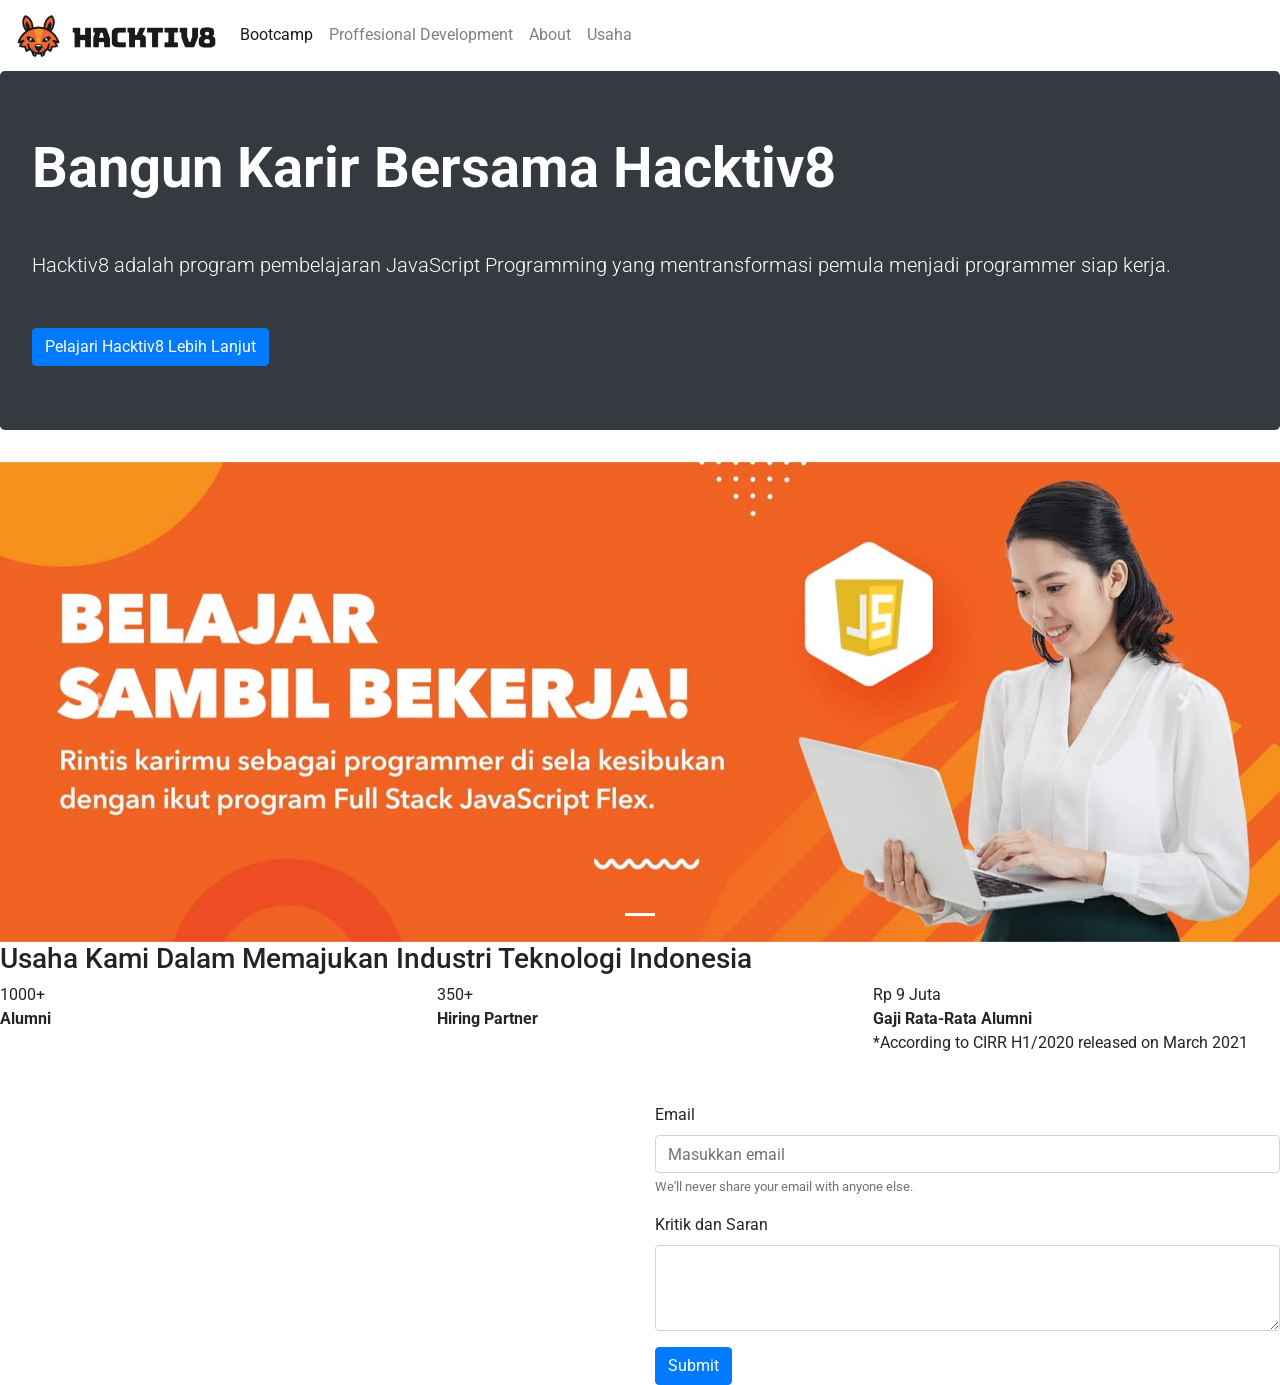
==== about.html @ 7188e39d "Add files via upload" ====
<!DOCTYPE html>
<html lang="en">

<head>
  <title>Hacktiv8 Homepage</title>
  <link rel="icon" href="assets/images/logo-small.jpeg" />
  <link rel="stylesheet" href="https://cdn.jsdelivr.net/npm/bootstrap@4.6.0/dist/css/bootstrap.min.css"
    integrity="sha384-B0vP5xmATw1+K9KRQjQERJvTumQW0nPEzvF6L/Z6nronJ3oUOFUFpCjEUQouq2+l" crossorigin="anonymous">
  <link rel="preconnect" href="https://fonts.gstatic.com">
  <link
    href="https://fonts.googleapis.com/css2?family=Dela+Gothic+One&family=Roboto:ital,wght@0,100;0,300;0,400;0,500;0,700;1,100;1,300;1,400;1,500&display=swap"
    rel="stylesheet">
  <link rel="stylesheet" href="css/custom.css" />
  <link rel="stylesheet" href="css/main.css" />
  <link rel="stylesheet" href="css/contact.css" />
</head>

<body onload="loadPage()">
  <div id="loading">
  </div>
  <div id="page" class="container-fluid px-0">
    <section id="navbar">
      <div class="main-container">
        <nav class="navbar navbar-expand-lg navbar-light bg-white">
          <a class="navbar-brand" href="#">
            <img src="assets/images/logo-large.png" width="200" />
          </a>
          <button class="navbar-toggler" type="button" data-toggle="collapse" data-target="#navbarNavAltMarkup"
            aria-controls="navbarNavAltMarkup" aria-expanded="false" aria-label="Toggle navigation">
            <span class="navbar-toggler-icon"></span>
          </button>
          <div class="collapse navbar-collapse" id="navbarNavAltMarkup">
            <div class="navbar-nav">
              <a class="nav-link active" href="#">Bootcamp</a>
              <a class="nav-link" href="#">Proffesional Development</a>
              <a class="nav-link" href="about.html">About</a>
              <a class="nav-link" href="#usaha">Usaha</a>
            </div>
          </div>
        </nav>
      </div>
    </section>
    <section id="jumbotron">
      <div class="jumbotron bg-dark text-white">
        <div class="text-content-jumbotron">
          <h1 class="display-4 mb-5 font-weight-bold">Bangun Karir Bersama Hacktiv8</h1>
          <p class="lead mb-5">Hacktiv8 adalah program pembelajaran JavaScript Programming yang mentransformasi pemula
            menjadi programmer siap kerja.</p>
          <button class="btn btn-primary" href="#" role="button" data-toggle="modal" data-target="#modalMore">Pelajari Hacktiv8 Lebih Lanjut</button>
        </div>
      </div>
    </section>
    <section id="banner">
      <div class="main-container">
        <div id="carouselExampleIndicators" class="carousel slide" data-ride="carousel">
          <ol class="carousel-indicators">
            <li data-target="#carouselExampleIndicators" data-slide-to="0" class="active"></li>
          </ol>
          <div class="carousel-inner">
            <div class="carousel-item active">
              <img src="assets/images/carousel1.jpeg" class="d-block w-100" alt="...">
            </div>
          </div>
          <a class="carousel-control-prev" href="#carouselExampleIndicators" role="button" data-slide="prev">
            <span class="carousel-control-prev-icon" aria-hidden="true"></span>
            <span class="sr-only">Previous</span>
          </a>
          <a class="carousel-control-next" href="#carouselExampleIndicators" role="button" data-slide="next">
            <span class="carousel-control-next-icon" aria-hidden="true"></span>
            <span class="sr-only">Next</span>
          </a>
        </div>
      </div>
    </section>
    <section id="usaha">
      <div class="main-container container-usaha">
        <div class="title-usaha">
          <h3>
            Usaha Kami Dalam Memajukan Industri Teknologi Indonesia
          </h3>
        </div>
        <div class="content-usaha">
          <div class="row">
            <div class="col-md-4">
              <div class="text-number-usaha">
                1000+
              </div>
              <div class="font-weight-bold">
                Alumni
              </div>
            </div>
            <div class="col-md-4">
              <div class="text-number-usaha">
                350+
              </div>
              <div class="font-weight-bold">
                Hiring Partner
              </div>
            </div>
            <div class="col-md-4">
              <div class="text-number-usaha">
                Rp 9 Juta
              </div>
              <div class="font-weight-bold">
                Gaji Rata-Rata Alumni
              </div>
              <div>*According to CIRR H1/2020 released on March 2021</div>
            </div>
          </div>
        </div>
      </div>
    </section>
    <section id="program">
      <div class="main-container px-5 mb-5">
        <div id="program-courses" class="row">
        </div>
      </div>
    </section>
    <section id="saran">
      <div class="main-container container-saran">
        <div class="row">
          <div class="col-md-6">

          </div>
          <div class="col-md-6">
            <form onsubmit="onsubmitForm()">
              <div class="form-group">
                <label for="email">Email</label>
                <input type="email" class="form-control" id="emailAddress" aria-describedby="emailHelp"
                  placeholder="Masukkan email">
                <small id="emailHelp" class="form-text text-muted">We'll never share your email with anyone
                  else.</small>
              </div>
              <div class="form-group">
                <label for="kritiksaran">Kritik dan Saran</label>
                <textarea class="form-control" id="kritiksaran" rows="3"></textarea>
              </div>
              <button type="submit" class="btn btn-primary">Submit</button>
            </form>
          </div>
        </div>
      </div>
    </section>
    <!-- MODALS -->
    <div class="modal fade" id="modalMore" tabindex="-1" role="dialog" aria-labelledby="modalMoreLabel" aria-hidden="true">
      <div class="modal-dialog" role="document">
        <div class="modal-content">
          <div class="modal-header">
            <h5 class="modal-title" id="modalMoreLabel">Program Hacktiv8</h5>
            <button type="button" class="close" data-dismiss="modal" aria-label="Close">
              <span aria-hidden="true">&times;</span>
            </button>
          </div>
          <div class="modal-body">
            <table>
              <thead>
                <tr>
                  <th></th>
                  <th>Fullstack Javascipt Immersive</th>
                  <th>Fullstack Javascipt Flex</th>
                </tr>
              </thead>
              <tbody>
                <tr>
                  <td>Waktu</td>
                  <td>Office Hours</td>
                  <td>After Office Hours</td>
                </tr>
              </tbody>
            </table>
          </div>
        </div>
      </div>
    </div>
  </div>
</body>
<script src="https://code.jquery.com/jquery-3.5.1.slim.min.js"
  integrity="sha384-DfXdz2htPH0lsSSs5nCTpuj/zy4C+OGpamoFVy38MVBnE+IbbVYUew+OrCXaRkfj" crossorigin="anonymous"></script>
<script src="https://cdn.jsdelivr.net/npm/bootstrap@4.6.0/dist/js/bootstrap.bundle.min.js"
  integrity="sha384-Piv4xVNRyMGpqkS2by6br4gNJ7DXjqk09RmUpJ8jgGtD7zP9yug3goQfGII0yAns" crossorigin="anonymous"></script>
<script src="js/courses.js"></script>
<script src="js/script.js"></script>

</html>
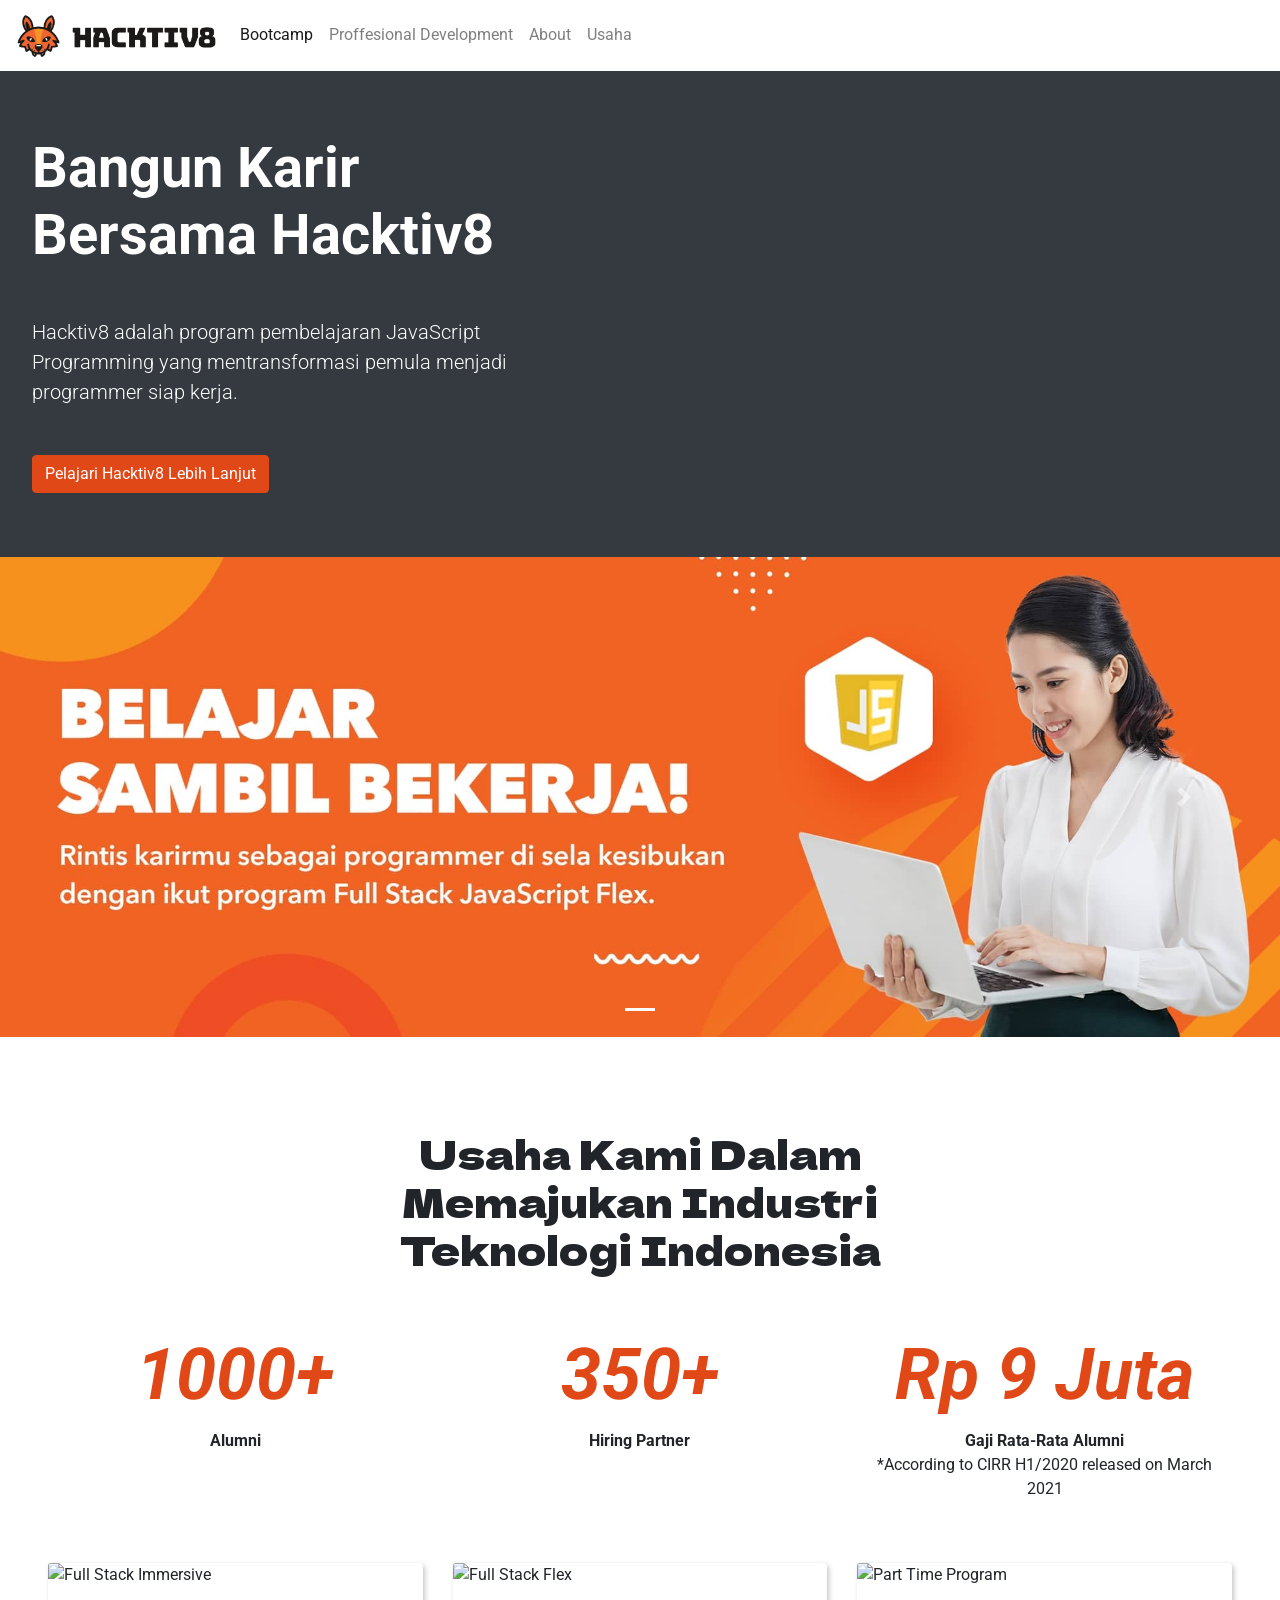
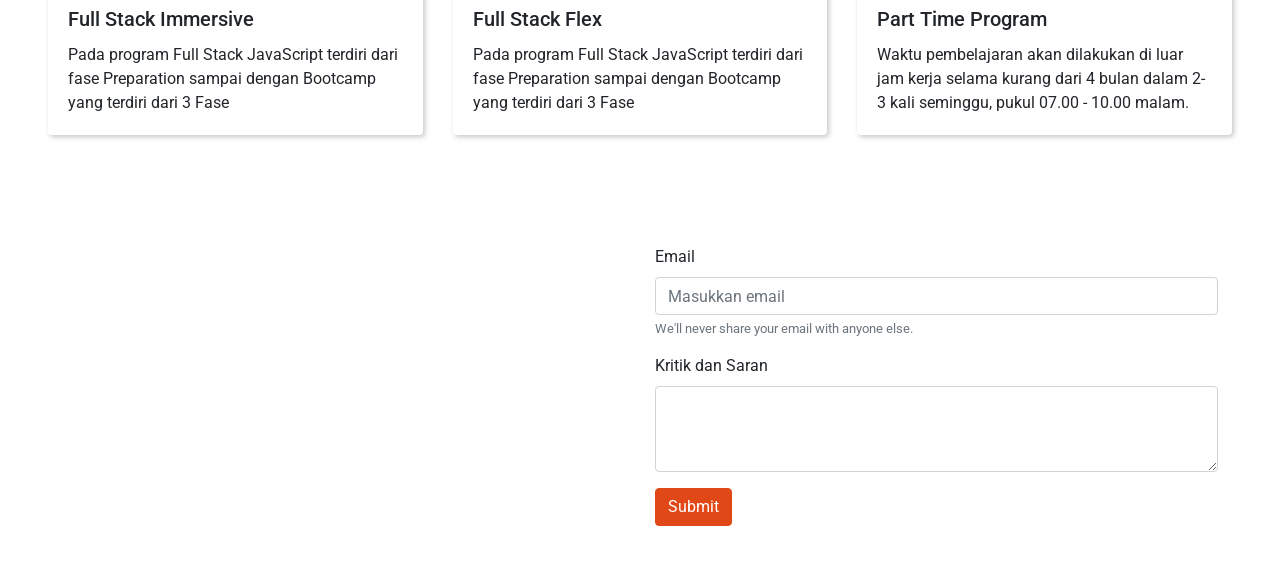
==== commit 8b908030: "Add new files" ====
--- a/css/custom.css
+++ b/css/custom.css
@@ -0,0 +1,58 @@
+
+.btn-primary {
+  color: #fff;
+  background-color: #e14817;
+  border-color: #e14817;
+}
+
+.btn-primary:hover {
+  color: #fff;
+  background-color: #c94014;
+  border-color: #c94014;
+}
+
+.btn-primary:focus, .btn-primary.focus {
+  color: #fff;
+  background-color: #c94014;
+  border-color: #c94014;
+  box-shadow: 0 0 0 0.2rem rgba(201, 64, 20, 0.5);
+}
+
+.btn-primary.disabled, .btn-primary:disabled {
+  color: #fff;
+  background-color: #c94014;
+  border-color: #c94014;
+}
+
+.btn-primary:not(:disabled):not(.disabled):active, .btn-primary:not(:disabled):not(.disabled).active,
+.show > .btn-primary.dropdown-toggle {
+  color: #fff;
+  background-color: #c94014;
+  border-color: #c94014;
+}
+
+.btn-primary:not(:disabled):not(.disabled):active:focus, .btn-primary:not(:disabled):not(.disabled).active:focus,
+.show > .btn-primary.dropdown-toggle:focus {
+  box-shadow: 0 0 0 0.2rem rgba(201, 64, 20, 0.5);
+}
+
+.jumbotron {
+  border-radius: 0;
+  margin-bottom: 0;
+}
+.card {
+  position: relative;
+  top:0;
+  left: 0;
+  border: 0;
+  box-shadow: 2px 2px 5px 0px rgba(143,143,143,0.5);
+  transition:
+    top 0.5s ease-in-out,
+    left 0.5s ease-in-out,
+    box-shadow 0.5s ease-in-out
+}
+.card:hover {
+  top:-8px;
+  left: -8px;
+  box-shadow: 2px 2px 5px 0px rgba(143,143,143,1);
+}
--- a/css/main.css
+++ b/css/main.css
@@ -0,0 +1,61 @@
+@import url('https://fonts.googleapis.com/css2?family=Roboto:ital,wght@0,100;0,300;0,400;0,500;0,700;1,100;1,300;1,400;1,500&display=swap');
+
+body {
+  font-family: "Roboto", sans-serif;
+}
+section {
+  background-color: white;
+}
+table,th,td {
+  border: 1px solid black;
+}
+th, td {
+  padding: 16px;
+}
+
+.main-container {
+  width: 100%;
+  max-width: 1296px;
+  margin-right: auto;
+  margin-left: auto;
+  background-color: transparent;
+}
+.container-usaha {
+  padding: 62px 24px;
+}
+.title-usaha {
+  font-family: 'Dela Gothic One', cursive;
+  max-width: 612px;
+  margin-top: 30px;
+  text-align: center;
+  margin-left: auto;
+  margin-right: auto;
+}
+.title-usaha h3{
+  font-size: 40px;
+}
+.content-usaha {
+  margin-top: 48px;
+  padding: 0 24px;
+  text-align: center;
+}
+.content-usaha .text-number-usaha{
+  color: #e14817;
+  font-size: 72px;
+  font-weight: bold;
+  font-style: italic;
+}
+.container-saran {
+  padding: 62px;
+}
+.text-content-jumbotron {
+  max-width: 506px;
+}
+
+.container-todos {
+  max-width: 612px;
+  margin-top: 30px;
+  text-align: center;
+  margin-left: auto;
+  margin-right: auto;
+}
